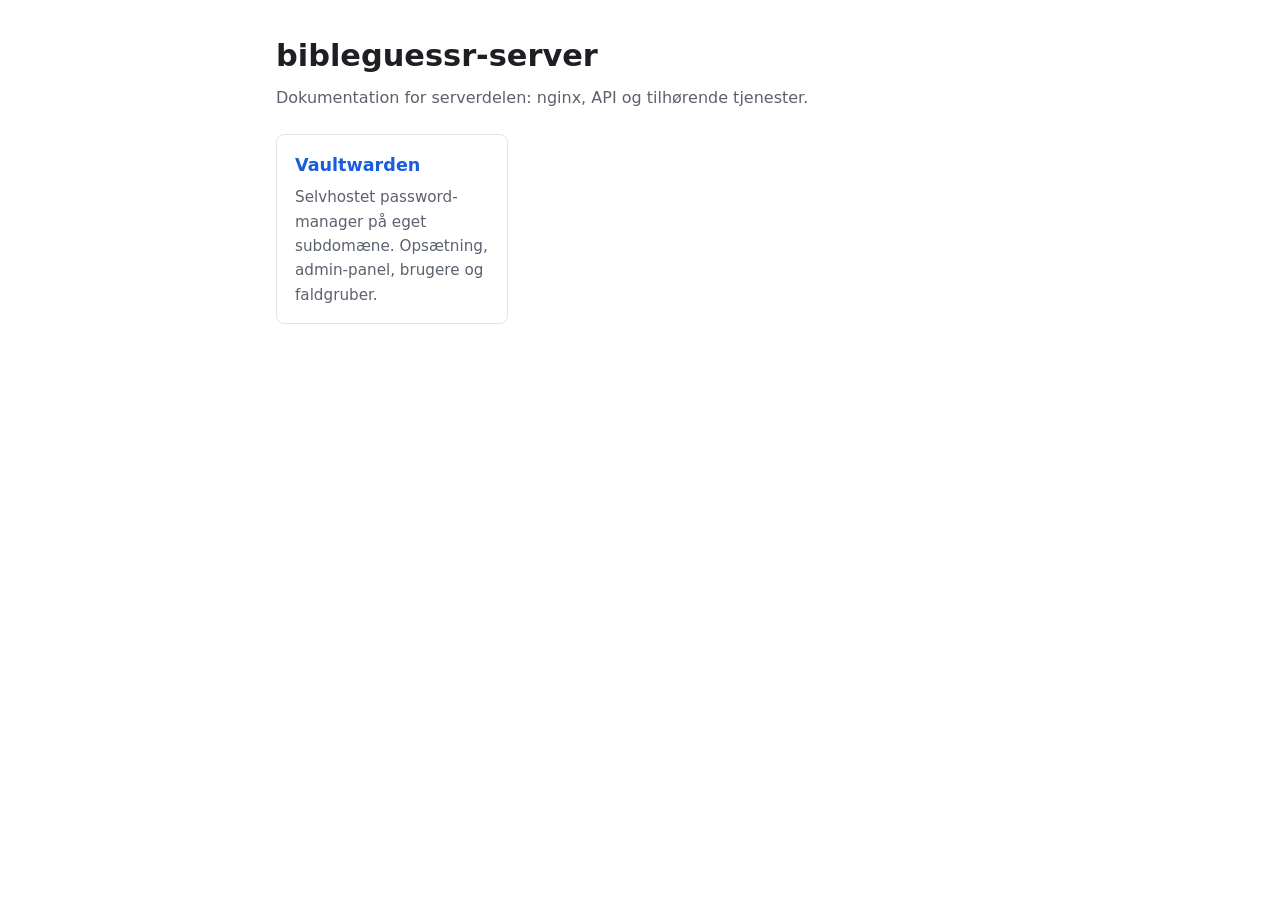
==== docs/web/index.html @ 74793694 "feat: Add Vaultwarden documentation and style files for improved user guidance" ====
<!doctype html>
<html lang="da">
<head>
  <meta charset="utf-8">
  <meta name="viewport" content="width=device-width, initial-scale=1">
  <title>bibleguessr-server docs</title>
  <link rel="stylesheet" href="style.css">
</head>
<body>
<main>
  <h1>bibleguessr-server</h1>
  <p class="lead">Dokumentation for serverdelen: nginx, API og tilhørende tjenester.</p>

  <nav class="cards">
    <a class="card" href="VaultWarden/index.html">
      <h2>Vaultwarden</h2>
      <p>Selvhostet password-manager på eget subdomæne. Opsætning, admin-panel, brugere og faldgruber.</p>
    </a>
  </nav>
</main>
</body>
</html>
---- docs/web/style.css ----
:root {
  --bg: #ffffff;
  --fg: #1d1f23;
  --muted: #5b616e;
  --border: #e2e4e9;
  --code-bg: #f4f5f7;
  --accent: #175ddc;
  --warn-bg: #fff6e0;
  --warn-border: #e8b84a;
}

@media (prefers-color-scheme: dark) {
  :root:not([data-theme="light"]) {
    --bg: #16181d;
    --fg: #e6e8ec;
    --muted: #a0a6b2;
    --border: #2c3038;
    --code-bg: #20232a;
    --accent: #6ea0ff;
    --warn-bg: #2e2717;
    --warn-border: #a7822e;
  }
}

:root[data-theme="dark"] {
  --bg: #16181d;
  --fg: #e6e8ec;
  --muted: #a0a6b2;
  --border: #2c3038;
  --code-bg: #20232a;
  --accent: #6ea0ff;
  --warn-bg: #2e2717;
  --warn-border: #a7822e;
}

* { box-sizing: border-box; }

body {
  margin: 0;
  background: var(--bg);
  color: var(--fg);
  font: 16px/1.6 system-ui, -apple-system, "Segoe UI", sans-serif;
}

main {
  max-width: 760px;
  margin: 0 auto;
  padding: 32px 16px 64px;
}

h1 { font-size: 1.9rem; margin: 0 0 4px; }
h2 { font-size: 1.25rem; margin: 40px 0 8px; padding-top: 8px; border-top: 1px solid var(--border); }
p, li { max-width: 68ch; }
.lead { color: var(--muted); margin-top: 0; }

a { color: var(--accent); }

nav ul { padding-left: 20px; }

code {
  font: 0.9em ui-monospace, SFMono-Regular, Menlo, monospace;
  background: var(--code-bg);
  padding: 1px 5px;
  border-radius: 4px;
}

pre {
  background: var(--code-bg);
  border: 1px solid var(--border);
  border-radius: 6px;
  padding: 12px 14px;
  overflow-x: auto;
}

pre code { background: none; padding: 0; }

table { border-collapse: collapse; width: 100%; font-size: 0.95rem; }
th, td { text-align: left; padding: 6px 8px; border-bottom: 1px solid var(--border); vertical-align: top; }
.table-wrap { overflow-x: auto; }

.cards {
  display: grid;
  grid-template-columns: repeat(auto-fill, minmax(220px, 1fr));
  gap: 16px;
  margin-top: 24px;
}

.card {
  display: block;
  padding: 16px 18px;
  border: 1px solid var(--border);
  border-radius: 8px;
  color: inherit;
  text-decoration: none;
  transition: border-color 0.15s, transform 0.15s;
}

.card:hover,
.card:focus-visible {
  border-color: var(--accent);
  transform: translateY(-2px);
}

.card h2 {
  margin: 0 0 6px;
  padding: 0;
  border: 0;
  font-size: 1.1rem;
  color: var(--accent);
}

.card p { margin: 0; color: var(--muted); font-size: 0.95rem; }

.warn {
  background: var(--warn-bg);
  border-left: 4px solid var(--warn-border);
  padding: 10px 14px;
  border-radius: 4px;
}
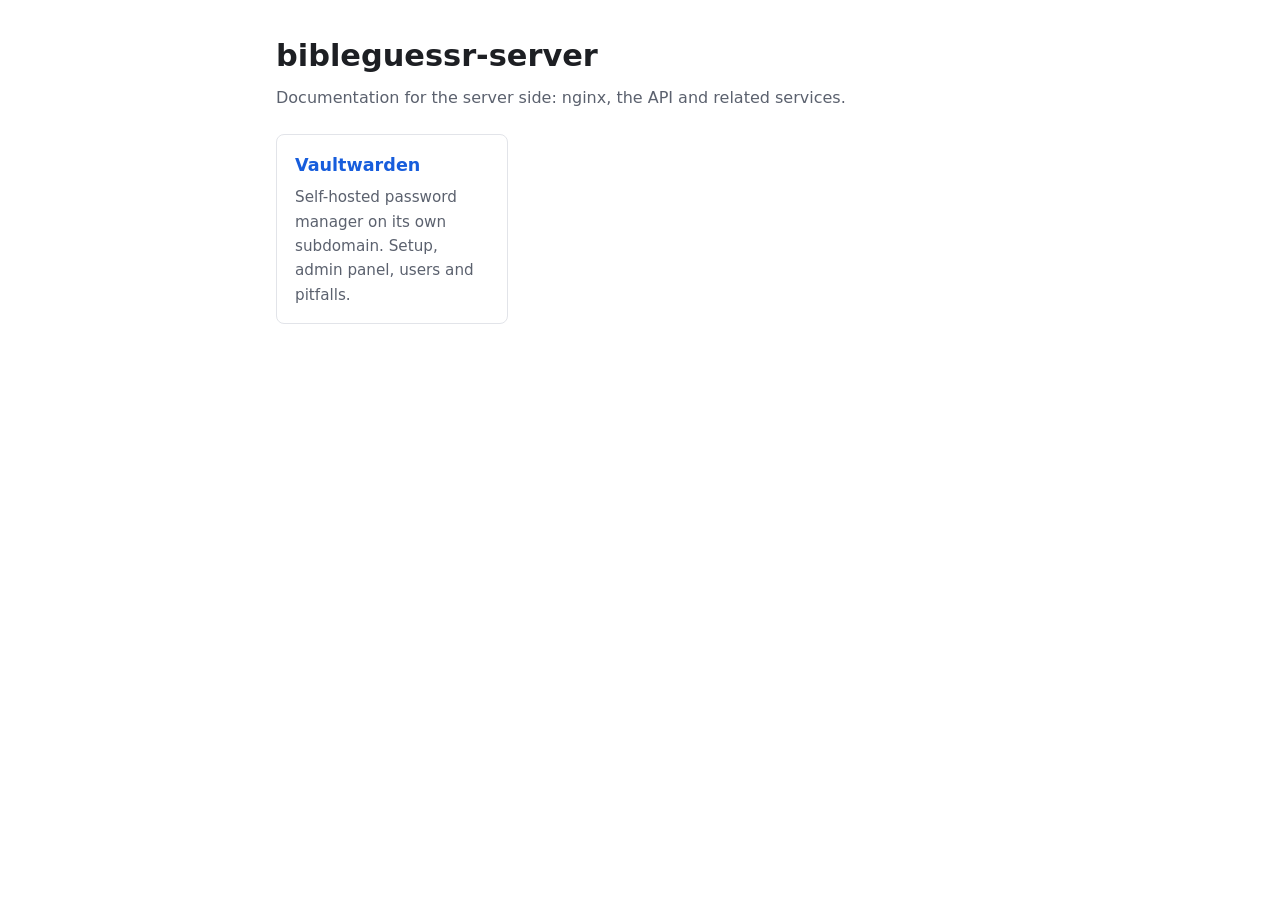
==== commit 44b144c5: "feat: Update language in documentation from Danish to English for consistency" ====
--- a/docs/web/index.html
+++ b/docs/web/index.html
@@ -1,5 +1,5 @@
 <!doctype html>
-<html lang="da">
+<html lang="en">
 <head>
   <meta charset="utf-8">
   <meta name="viewport" content="width=device-width, initial-scale=1">
@@ -9,12 +9,12 @@
 <body>
 <main>
   <h1>bibleguessr-server</h1>
-  <p class="lead">Dokumentation for serverdelen: nginx, API og tilhørende tjenester.</p>
+  <p class="lead">Documentation for the server side: nginx, the API and related services.</p>
 
   <nav class="cards">
     <a class="card" href="VaultWarden/index.html">
       <h2>Vaultwarden</h2>
-      <p>Selvhostet password-manager på eget subdomæne. Opsætning, admin-panel, brugere og faldgruber.</p>
+      <p>Self-hosted password manager on its own subdomain. Setup, admin panel, users and pitfalls.</p>
     </a>
   </nav>
 </main>
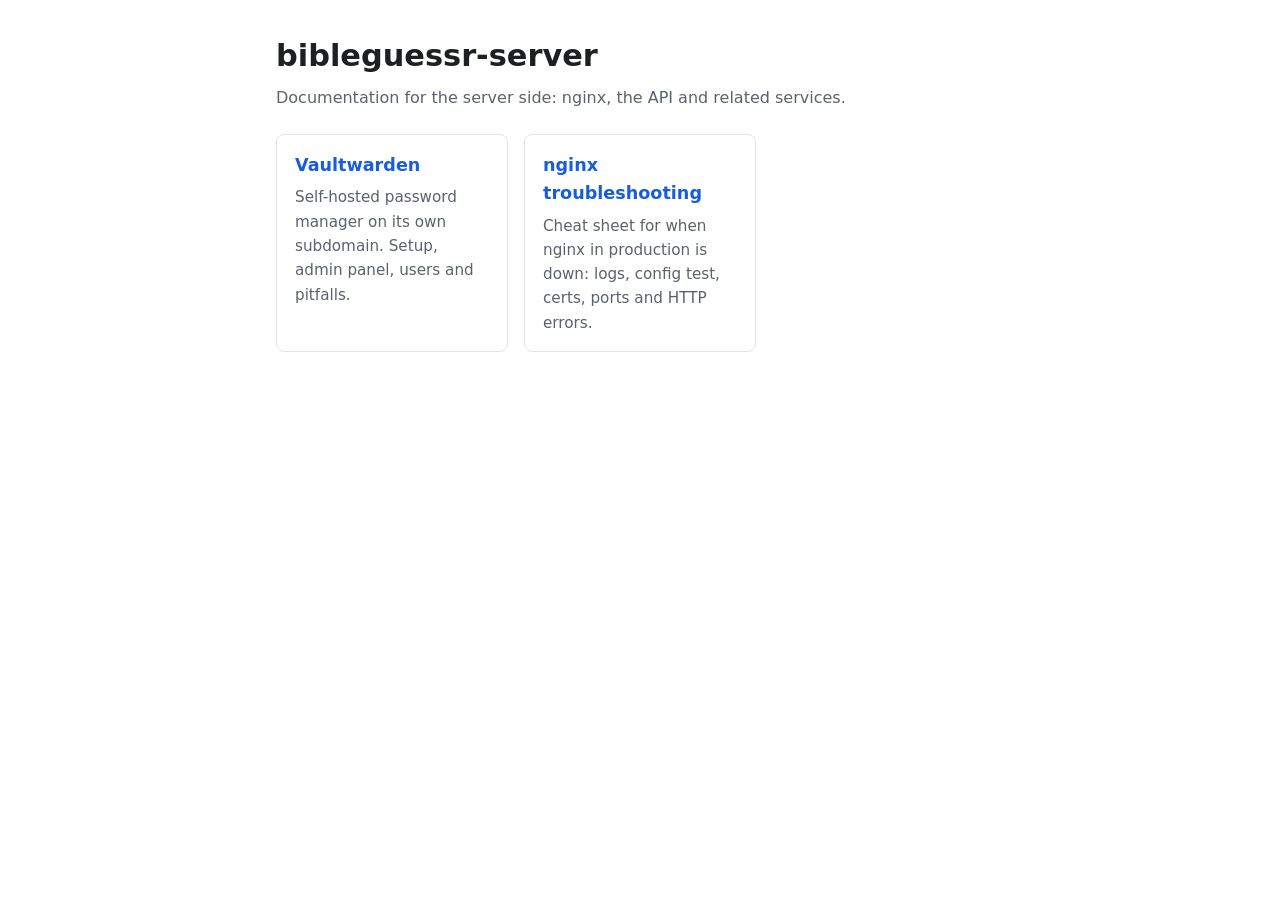
==== commit 219c4167: "feat: Add nginx troubleshooting documentation for production issues" ====
--- a/docs/web/index.html
+++ b/docs/web/index.html
@@ -16,6 +16,10 @@
       <h2>Vaultwarden</h2>
       <p>Self-hosted password manager on its own subdomain. Setup, admin panel, users and pitfalls.</p>
     </a>
+    <a class="card" href="Nginx-Troubleshooting/index.html">
+      <h2>nginx troubleshooting</h2>
+      <p>Cheat sheet for when nginx in production is down: logs, config test, certs, ports and HTTP errors.</p>
+    </a>
   </nav>
 </main>
 </body>
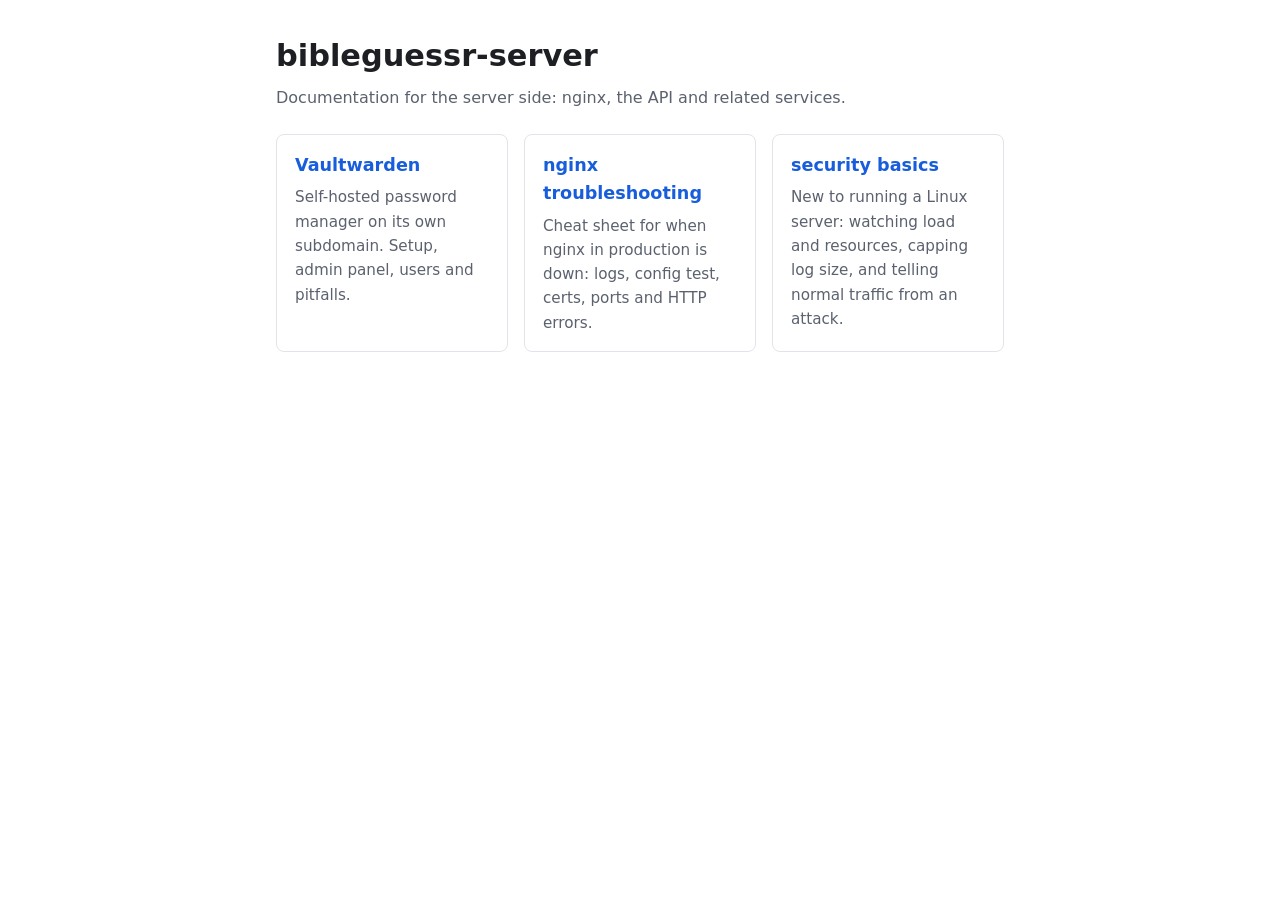
==== commit 3e69eee3: "feat: Add security basics documentation for managing Linux server resources and monitoring" ====
--- a/docs/web/index.html
+++ b/docs/web/index.html
@@ -20,6 +20,10 @@
       <h2>nginx troubleshooting</h2>
       <p>Cheat sheet for when nginx in production is down: logs, config test, certs, ports and HTTP errors.</p>
     </a>
+    <a class="card" href="Security/index.html">
+      <h2>security basics</h2>
+      <p>New to running a Linux server: watching load and resources, capping log size, and telling normal traffic from an attack.</p>
+    </a>
   </nav>
 </main>
 </body>
